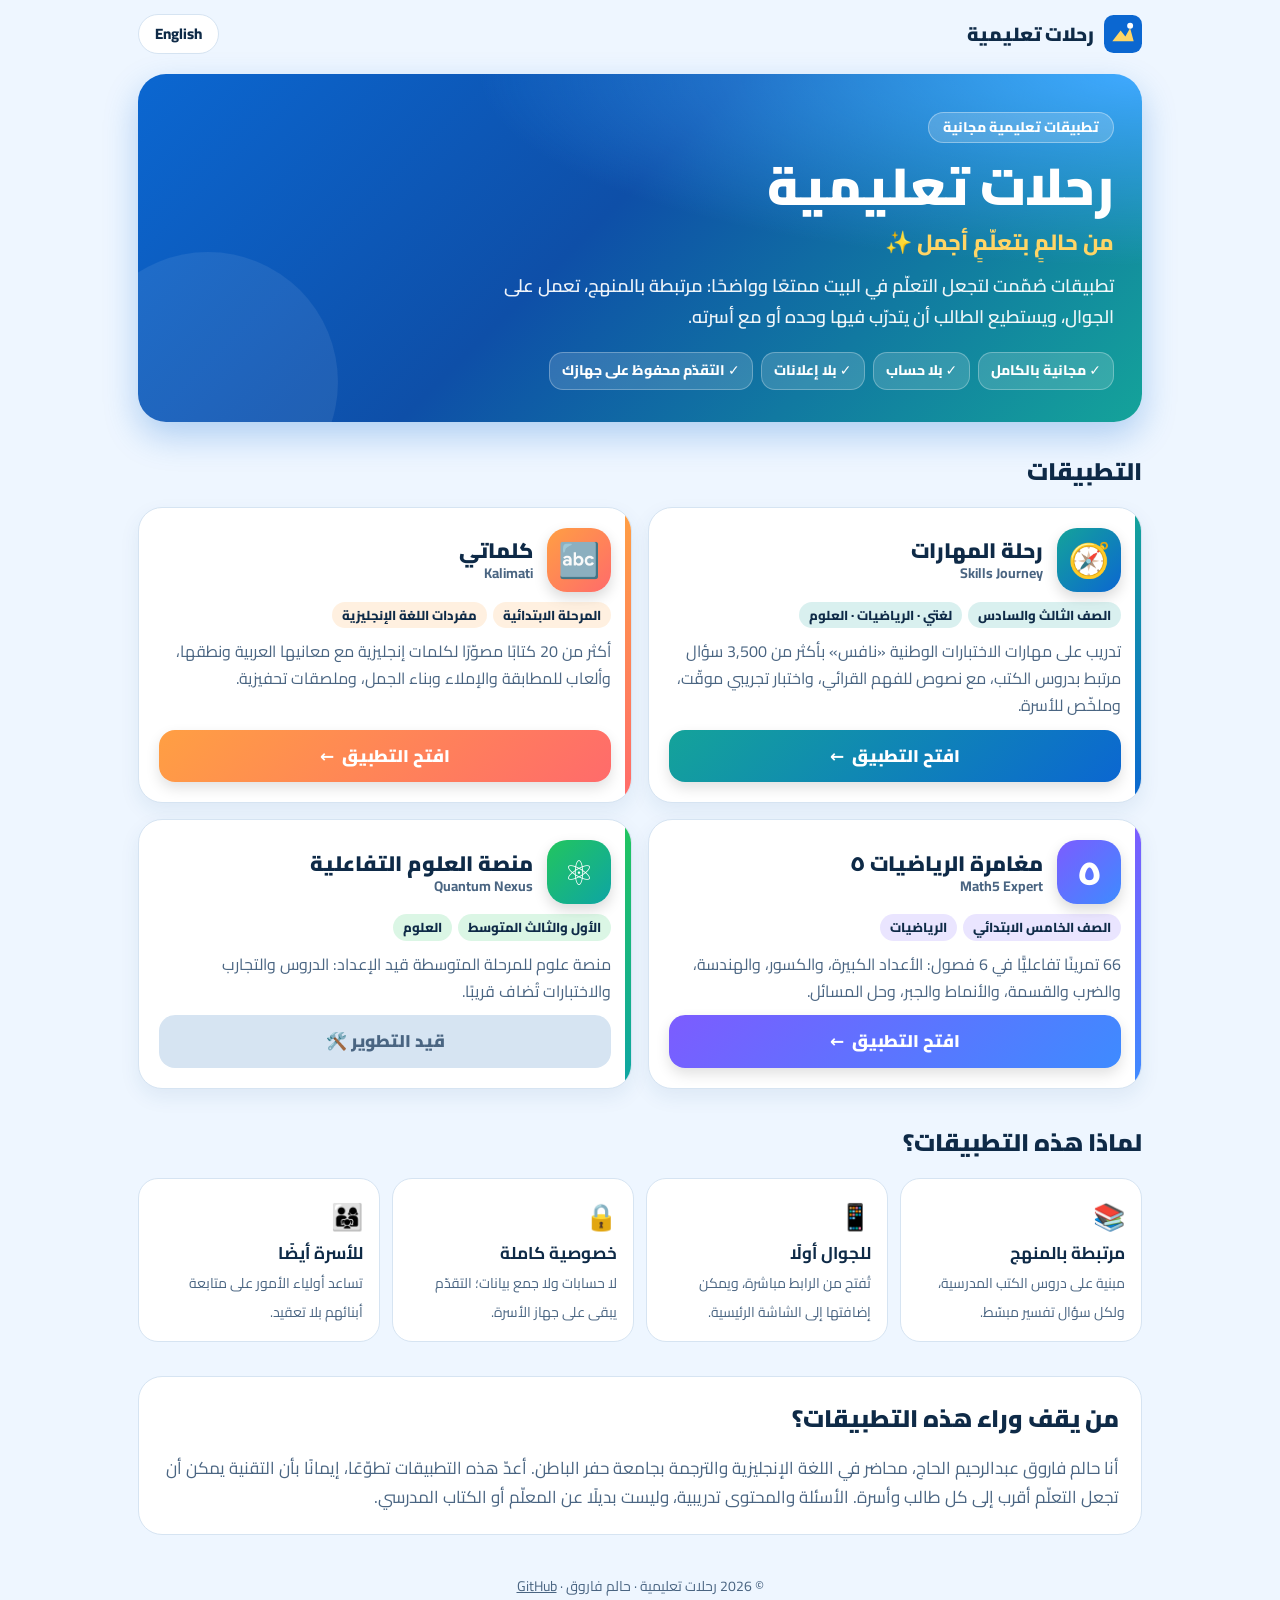
==== index.html @ 0c954694 "Front page: mark Quantum Nexus as in development Its lessons, experiments and quizzes are still plac" ====
<!DOCTYPE html>
<html lang="ar" dir="rtl">
<head>
<meta charset="utf-8">
<meta name="viewport" content="width=device-width,initial-scale=1">
<title>رحلات تعليمية · Learning Journeys</title>
<meta name="description" content="تطبيقات تعليمية مجانية للطلاب والأسر من إعداد حالم فاروق — Free educational apps for students and families by Halim Faroug.">
<meta name="theme-color" content="#0B67D1">
<meta property="og:title" content="رحلات تعليمية · Learning Journeys">
<meta property="og:description" content="من حالمٍ بتعلّمٍ أجمل — تطبيقات تعليمية مجانية للطلاب والأسر.">
<link rel="icon" href="data:image/svg+xml,<svg xmlns='http://www.w3.org/2000/svg' viewBox='0 0 64 64'><rect width='64' height='64' rx='16' fill='%230B67D1'/><path d='M14 44 L28 26 L36 36 L44 22 L50 44 Z' fill='%23FFD566'/><circle cx='44' cy='18' r='5' fill='%23fff'/></svg>">
<link rel="preconnect" href="https://fonts.googleapis.com"><link rel="preconnect" href="https://fonts.gstatic.com" crossorigin>
<link href="https://fonts.googleapis.com/css2?family=Cairo:wght@400;600;800;900&display=swap" rel="stylesheet">
<style>
:root{--ink:#0E2A47;--ink2:#4A6582;--bg:#EEF6FF;--card:#fff;--line:#D6E4F2;--brand:#0B67D1;--teal:#14A39A}
@media (prefers-color-scheme:dark){:root{--ink:#EAF2FB;--ink2:#A9BCD1;--bg:#0B1624;--card:#13233A;--line:#24394F}}
*{box-sizing:border-box}
body{margin:0;font-family:Cairo,system-ui,sans-serif;background:var(--bg);color:var(--ink);line-height:1.7;font-size:17px}
html[dir=ltr] body{font-size:16px}
a{color:inherit}
.wrap{max-width:1040px;margin:0 auto;padding:0 18px}
header.bar{display:flex;align-items:center;justify-content:space-between;padding:14px 0}
.logo{display:flex;align-items:center;gap:10px;font-weight:900;font-size:19px;text-decoration:none}
.logo svg{width:38px;height:38px}
.lang{font:inherit;font-weight:800;font-size:15px;border:1px solid var(--line);background:var(--card);color:var(--ink);border-radius:999px;padding:6px 16px;cursor:pointer}
.hero{position:relative;overflow:hidden;border-radius:28px;color:#fff;padding:38px 28px 32px;margin:6px 0 30px;background:radial-gradient(120% 100% at 100% 0%,#3FA9FF 0%,rgba(63,169,255,0) 55%),linear-gradient(135deg,#0B67D1 0%,#0E4FA8 45%,#14A39A 100%);box-shadow:0 14px 34px rgba(11,103,209,.28)}
.hero::after{content:"";position:absolute;inset-inline-end:-60px;bottom:-90px;width:260px;height:260px;border-radius:50%;background:rgba(255,255,255,.08)}
.kicker{display:inline-block;background:rgba(255,255,255,.18);border:1px solid rgba(255,255,255,.35);border-radius:999px;padding:3px 14px;font-size:14px;font-weight:800}
.hero h1{font-size:clamp(32px,6vw,52px);line-height:1.2;margin:12px 0 8px;font-weight:900}
.dream{font-size:clamp(18px,3vw,22px);font-weight:800;color:#FFD566;margin:-2px 0 10px;position:relative;z-index:1}
.hero p{margin:0;max-width:640px;font-size:18px;font-weight:600;color:rgba(255,255,255,.93)}
.badges{display:flex;flex-wrap:wrap;gap:8px;margin-top:20px;position:relative;z-index:1}
.badges span{background:rgba(255,255,255,.15);border:1px solid rgba(255,255,255,.28);border-radius:14px;padding:6px 12px;font-weight:800;font-size:14px}
h2{font-size:24px;font-weight:900;margin:0 0 14px}
.grid{display:grid;grid-template-columns:1fr;gap:16px;margin-bottom:34px}
@media (min-width:720px){.grid{grid-template-columns:1fr 1fr}}
.app{--g1:#FF9F43;--g2:#FF6B6B;background:var(--card);border:1px solid var(--line);border-radius:24px;padding:20px;display:flex;flex-direction:column;gap:10px;box-shadow:0 8px 20px rgba(31,82,126,.08);position:relative;overflow:hidden}
.app::before{content:"";position:absolute;inset-block:0;inset-inline-start:0;width:6px;background:linear-gradient(var(--g1),var(--g2))}
.app.blue{--g1:#14A39A;--g2:#0B67D1}.app.violet{--g1:#7C5CFF;--g2:#3E8BFF}.app.green{--g1:#22C55E;--g2:#0EA5A4}
.top{display:flex;align-items:center;gap:14px}
.icon{flex:none;width:64px;height:64px;border-radius:20px;display:grid;place-items:center;font-size:34px;font-weight:900;color:#fff;background:linear-gradient(135deg,var(--g1),var(--g2));box-shadow:0 6px 14px rgba(0,0,0,.15)}
.app h3{margin:0;font-size:21px;font-weight:900;line-height:1.3}
.app .en{display:block;font-size:14px;color:var(--ink2);font-weight:700}
.tags{display:flex;flex-wrap:wrap;gap:6px}
.tags span{font-size:13px;font-weight:800;padding:2px 10px;border-radius:999px;background:color-mix(in srgb,var(--g1) 16%,transparent)}
.app p{margin:0;color:var(--ink2);font-size:16px}
.open{margin-top:auto;display:flex;align-items:center;justify-content:center;gap:8px;text-decoration:none;font-weight:900;color:#fff;border-radius:16px;padding:12px;background:linear-gradient(135deg,var(--g1),var(--g2));box-shadow:0 6px 14px rgba(0,0,0,.12)}
.open.soon{background:var(--line);color:var(--ink2);box-shadow:none;cursor:default}
.open:focus-visible,.lang:focus-visible{outline:3px solid #FFD566;outline-offset:2px}
.principles{display:grid;grid-template-columns:repeat(auto-fit,minmax(200px,1fr));gap:12px;margin-bottom:34px}
.principles div{background:var(--card);border:1px solid var(--line);border-radius:20px;padding:16px}
.principles b{display:block;font-size:17px}.principles small{color:var(--ink2);font-size:14px}
.principles i{font-style:normal;font-size:26px}
.about{background:var(--card);border:1px solid var(--line);border-radius:24px;padding:22px;margin-bottom:30px}
.about p{margin:6px 0 0;color:var(--ink2)}
footer{text-align:center;color:var(--ink2);font-size:14px;padding:10px 0 34px}
@media (max-width:520px){.hero{padding:28px 20px 24px;border-radius:22px}.hero p{font-size:16px}}
</style>
</head>
<body>
<div class="wrap">
<header class="bar">
  <a class="logo" href="./"><svg viewBox="0 0 64 64" aria-hidden="true"><rect width="64" height="64" rx="16" fill="#0B67D1"/><path d="M14 44 L28 26 L36 36 L44 22 L50 44 Z" fill="#FFD566"/><circle cx="44" cy="18" r="5" fill="#fff"/></svg><span data-t="brand">رحلات تعليمية</span></a>
  <button class="lang" id="lang" onclick="toggle()" aria-label="Switch to English">English</button>
</header>

<section class="hero">
  <span class="kicker" data-t="kicker">تطبيقات تعليمية مجانية</span>
  <h1 data-t="title">رحلات تعليمية</h1>
  <div class="dream" data-t="dream">من حالمٍ بتعلّمٍ أجمل ✨</div>
  <p data-t="lead">تطبيقات صُمّمت لتجعل التعلّم في البيت ممتعًا وواضحًا: مرتبطة بالمنهج، تعمل على الجوال، ويستطيع الطالب أن يتدرّب فيها وحده أو مع أسرته.</p>
  <div class="badges"><span data-t="b1">✓ مجانية بالكامل</span><span data-t="b2">✓ بلا حساب</span><span data-t="b3">✓ بلا إعلانات</span><span data-t="b4">✓ التقدّم محفوظ على جهازك</span></div>
</section>

<h2 data-t="apps">التطبيقات</h2>
<div class="grid">
  <article class="app blue">
    <div class="top"><div class="icon" aria-hidden="true">🧭</div><h3><span data-t="sj">رحلة المهارات</span><span class="en" data-t="sjs">Skills Journey</span></h3></div>
    <div class="tags"><span data-t="sjg">الصف الثالث والسادس</span><span data-t="sjc">لغتي · الرياضيات · العلوم</span></div>
    <p data-t="sjd">تدريب على مهارات الاختبارات الوطنية «نافس» بأكثر من 3,500 سؤال مرتبط بدروس الكتب، مع نصوص للفهم القرائي، واختبار تجريبي موقّت، وملخّص للأسرة.</p>
    <a class="open" href="./skills-journey/"><span data-t="open">افتح التطبيق</span> <span class="arr">←</span></a>
  </article>
  <article class="app">
    <div class="top"><div class="icon" aria-hidden="true">🔤</div><h3><span data-t="ka">كلماتي</span><span class="en" data-t="kas">Kalimati</span></h3></div>
    <div class="tags"><span data-t="kag">المرحلة الابتدائية</span><span data-t="kac">مفردات اللغة الإنجليزية</span></div>
    <p data-t="kad">أكثر من 20 كتابًا مصوّرًا لكلمات إنجليزية مع معانيها العربية ونطقها، وألعاب للمطابقة والإملاء وبناء الجمل، وملصقات تحفيزية.</p>
    <a class="open" href="./kalimati/"><span data-t="open">افتح التطبيق</span> <span class="arr">←</span></a>
  </article>
  <article class="app violet">
    <div class="top"><div class="icon" aria-hidden="true">٥</div><h3><span data-t="m5">مغامرة الرياضيات ٥</span><span class="en" data-t="m5s">Math5 Expert</span></h3></div>
    <div class="tags"><span data-t="m5g">الصف الخامس الابتدائي</span><span data-t="m5c">الرياضيات</span></div>
    <p data-t="m5d">66 تمرينًا تفاعليًّا في 6 فصول: الأعداد الكبيرة، والكسور، والهندسة، والضرب والقسمة، والأنماط والجبر، وحل المسائل.</p>
    <a class="open" href="./math5/"><span data-t="open">افتح التطبيق</span> <span class="arr">←</span></a>
  </article>
  <article class="app green">
    <div class="top"><div class="icon" aria-hidden="true">⚛️</div><h3><span data-t="qn">منصة العلوم التفاعلية</span><span class="en" data-t="qns">Quantum Nexus</span></h3></div>
    <div class="tags"><span data-t="qng">الأول والثالث المتوسط</span><span data-t="qnc">العلوم</span></div>
    <p data-t="qnd">منصة علوم للمرحلة المتوسطة قيد الإعداد: الدروس والتجارب والاختبارات تُضاف قريبًا.</p>
    <span class="open soon" data-t="soon">قيد التطوير 🛠️</span>
  </article>
</div>

<h2 data-t="how">لماذا هذه التطبيقات؟</h2>
<div class="principles">
  <div><i>📚</i><b data-t="p1">مرتبطة بالمنهج</b><small data-t="p1d">مبنية على دروس الكتب المدرسية، ولكل سؤال تفسير مبسّط.</small></div>
  <div><i>📱</i><b data-t="p2">للجوال أولًا</b><small data-t="p2d">تُفتح من الرابط مباشرة، ويمكن إضافتها إلى الشاشة الرئيسية.</small></div>
  <div><i>🔒</i><b data-t="p3">خصوصية كاملة</b><small data-t="p3d">لا حسابات ولا جمع بيانات؛ التقدّم يبقى على جهاز الأسرة.</small></div>
  <div><i>👨‍👩‍👧</i><b data-t="p4">للأسرة أيضًا</b><small data-t="p4d">تساعد أولياء الأمور على متابعة أبنائهم بلا تعقيد.</small></div>
</div>

<section class="about">
  <h2 data-t="who">من يقف وراء هذه التطبيقات؟</h2>
  <p data-t="whod">أنا حالم فاروق عبدالرحيم الحاج، محاضر في اللغة الإنجليزية والترجمة بجامعة حفر الباطن. أعدّ هذه التطبيقات تطوّعًا، إيمانًا بأن التقنية يمكن أن تجعل التعلّم أقرب إلى كل طالب وأسرة. الأسئلة والمحتوى تدريبية، وليست بديلًا عن المعلّم أو الكتاب المدرسي.</p>
</section>

<footer><span data-t="foot">© 2026 رحلات تعليمية · حالم فاروق</span> · <a href="https://github.com/halimfaroug" target="_blank" rel="noopener">GitHub</a></footer>
</div>
<script>
const EN={brand:"Learning Journeys",kicker:"Free educational apps",title:"Learning Journeys",
lead:"Apps that make learning at home clear and enjoyable: tied to the curriculum, built for phones, and easy for a student to use alone or with family.",
b1:"✓ Completely free",b2:"✓ No account",b3:"✓ No ads",b4:"✓ Progress stays on your device",apps:"The apps",
sj:"Skills Journey",sjs:"رحلة المهارات",sjg:"Grades 3 and 6",sjc:"Arabic · Maths · Science",
sjd:"Practice for the skills in Saudi Arabia's national Nafes tests: more than 3,500 questions tied to textbook lessons, reading-comprehension passages, a timed mock exam and a family summary.",
ka:"Kalimati",kas:"كلماتي",kag:"Primary school",kac:"English vocabulary",
kad:"More than 20 picture books of English words with Arabic meanings and pronunciation, plus matching, spelling and sentence-building games and reward stickers.",
m5:"Math5 Expert",m5s:"مغامرة الرياضيات ٥",m5g:"Grade 5",m5c:"Mathematics",
m5d:"66 interactive exercises in 6 chapters: large numbers, fractions, geometry, multiplication and division, patterns and algebra, and problem solving.",
qn:"Quantum Nexus",qns:"منصة العلوم التفاعلية",qng:"Intermediate grades 1 and 3",qnc:"Science",
qnd:"A science platform for intermediate school, in preparation: lessons, experiments and quizzes are coming soon.",soon:"In development 🛠️",
open:"Open the app",how:"Why these apps?",p1:"Tied to the curriculum",p1d:"Built on textbook lessons, with a simple explanation for every question.",
p2:"Phone first",p2d:"Open straight from the link, and add to the home screen.",p3:"Fully private",p3d:"No accounts and no data collection; progress stays on the family's device.",
p4:"Made for families too",p4d:"Helps parents follow their children's learning without fuss.",who:"Who is behind these apps?",
whod:"I am Halim Faroug Abdulraheem Elhag, a lecturer in English language and translation at the University of Hafr Al-Batin. I build these apps voluntarily, because technology can bring learning closer to every student and family. The questions and content are for practice and do not replace the teacher or the textbook.",
foot:"© 2026 Learning Journeys · Halim Faroug",dream:"From a dreamer of better learning ✨"};
const AR={};document.querySelectorAll("[data-t]").forEach(e=>AR[e.dataset.t]=e.textContent);
function apply(l){const d=l==="en"?EN:AR;document.querySelectorAll("[data-t]").forEach(e=>{if(d[e.dataset.t])e.textContent=d[e.dataset.t]});
document.documentElement.lang=l==="en"?"en":"ar";document.documentElement.dir=l==="en"?"ltr":"rtl";
const b=document.getElementById("lang");b.textContent=l==="en"?"العربية":"English";b.setAttribute("aria-label",l==="en"?"التبديل إلى العربية":"Switch to English");
document.querySelectorAll('.open .arr').forEach(a=>a.textContent=l==="en"?"→":"←");document.title=l==="en"?"Learning Journeys · رحلات تعليمية":"رحلات تعليمية · Learning Journeys";try{localStorage.setItem("lj-lang",l)}catch(e){}}
function toggle(){apply(document.documentElement.lang==="ar"?"en":"ar")}
try{if(localStorage.getItem("lj-lang")==="en")apply("en")}catch(e){}
</script>
</body>
</html>
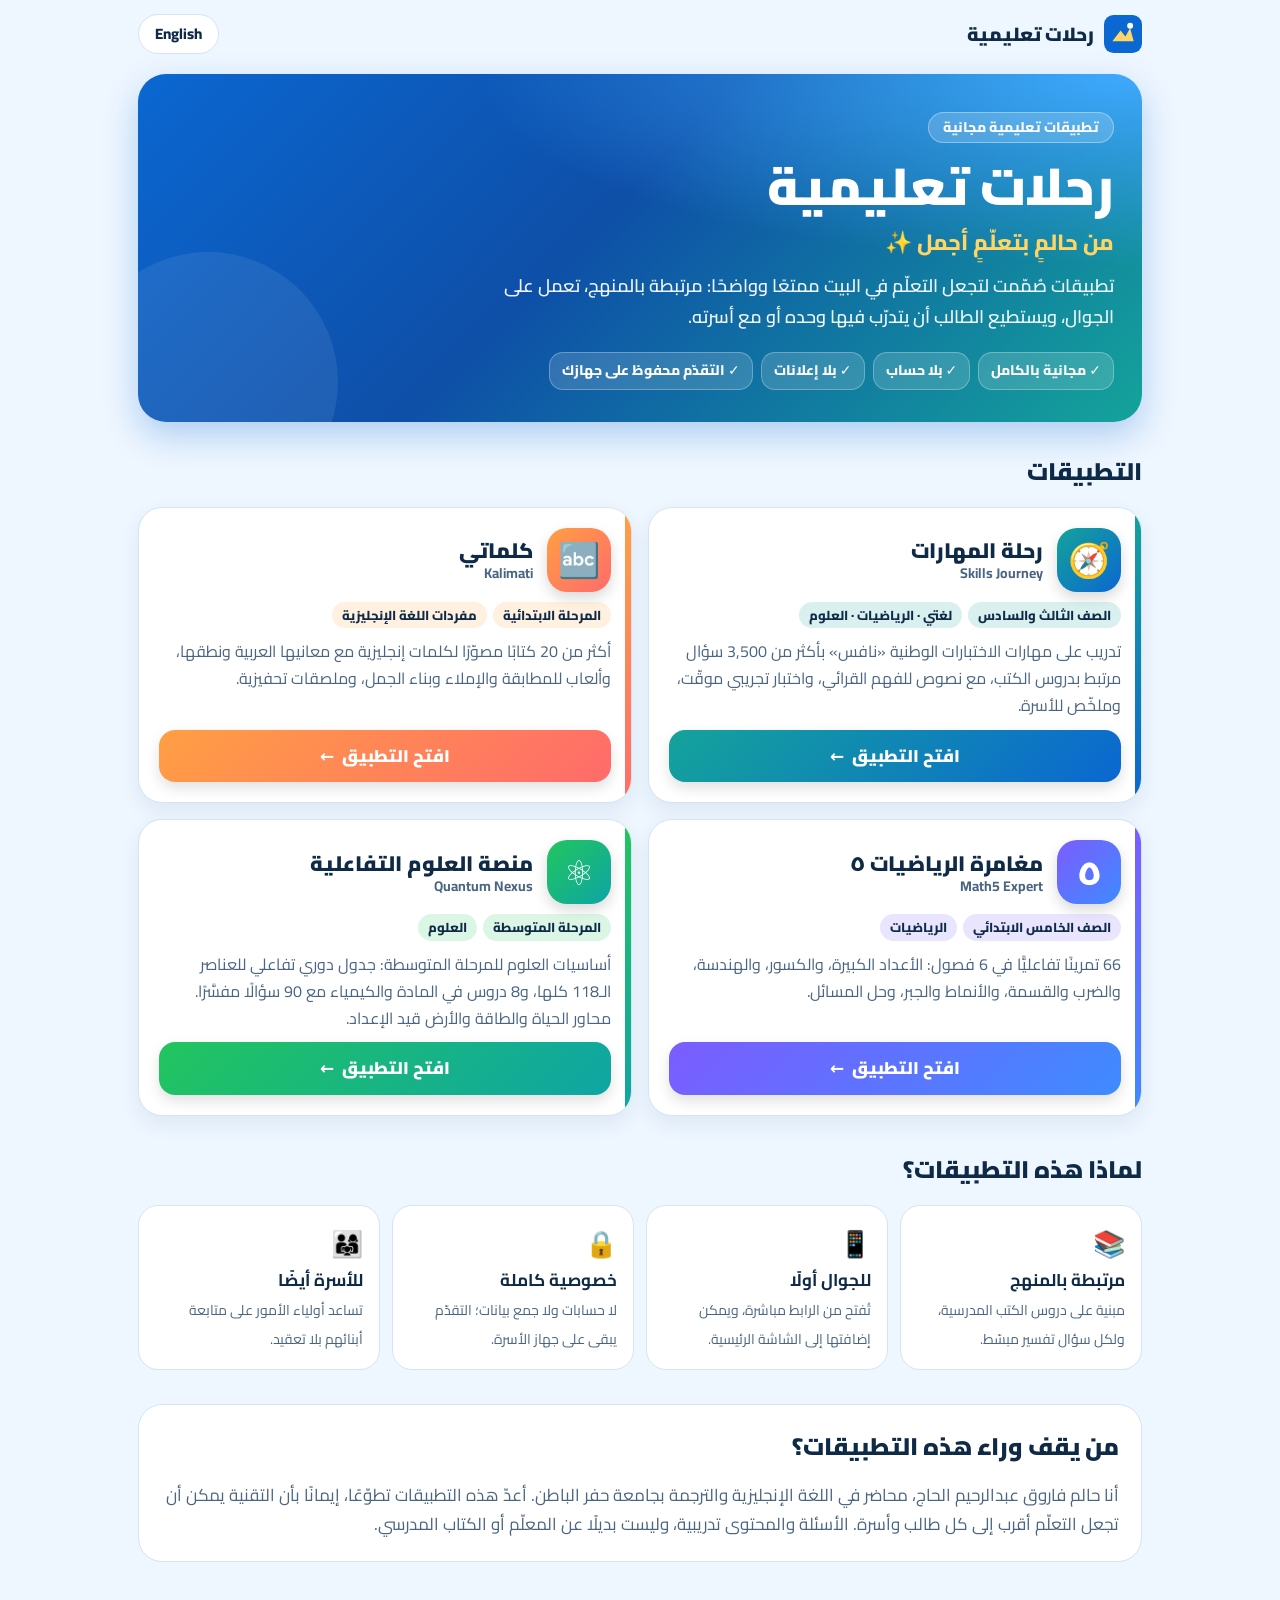
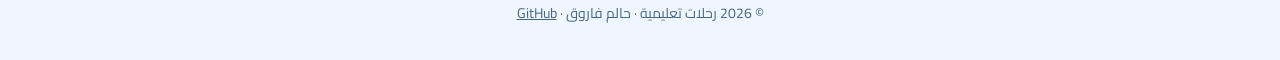
==== commit 43f63f5b: "Quantum Nexus rebuilt: full periodic table and the matter section - Interactive periodic table of al" ====
--- a/index.html
+++ b/index.html
@@ -94,9 +94,9 @@
   </article>
   <article class="app green">
     <div class="top"><div class="icon" aria-hidden="true">⚛️</div><h3><span data-t="qn">منصة العلوم التفاعلية</span><span class="en" data-t="qns">Quantum Nexus</span></h3></div>
-    <div class="tags"><span data-t="qng">الأول والثالث المتوسط</span><span data-t="qnc">العلوم</span></div>
-    <p data-t="qnd">منصة علوم للمرحلة المتوسطة قيد الإعداد: الدروس والتجارب والاختبارات تُضاف قريبًا.</p>
-    <span class="open soon" data-t="soon">قيد التطوير 🛠️</span>
+    <div class="tags"><span data-t="qng">المرحلة المتوسطة</span><span data-t="qnc">العلوم</span></div>
+    <p data-t="qnd">أساسيات العلوم للمرحلة المتوسطة: جدول دوري تفاعلي للعناصر الـ118 كلها، و8 دروس في المادة والكيمياء مع 90 سؤالًا مفسَّرًا. محاور الحياة والطاقة والأرض قيد الإعداد.</p>
+    <a class="open" href="./quantum-nexus/"><span data-t="open">افتح التطبيق</span> <span class="arr">←</span></a>
   </article>
 </div>
 
@@ -125,8 +125,8 @@
 kad:"More than 20 picture books of English words with Arabic meanings and pronunciation, plus matching, spelling and sentence-building games and reward stickers.",
 m5:"Math5 Expert",m5s:"مغامرة الرياضيات ٥",m5g:"Grade 5",m5c:"Mathematics",
 m5d:"66 interactive exercises in 6 chapters: large numbers, fractions, geometry, multiplication and division, patterns and algebra, and problem solving.",
-qn:"Quantum Nexus",qns:"منصة العلوم التفاعلية",qng:"Intermediate grades 1 and 3",qnc:"Science",
-qnd:"A science platform for intermediate school, in preparation: lessons, experiments and quizzes are coming soon.",soon:"In development 🛠️",
+qn:"Quantum Nexus",qns:"منصة العلوم التفاعلية",qng:"Intermediate school",qnc:"Science",
+qnd:"Science essentials for intermediate school: an interactive periodic table of all 118 elements, and 8 matter and chemistry lessons with 90 explained questions. Life, energy and Earth sections are in preparation.",
 open:"Open the app",how:"Why these apps?",p1:"Tied to the curriculum",p1d:"Built on textbook lessons, with a simple explanation for every question.",
 p2:"Phone first",p2d:"Open straight from the link, and add to the home screen.",p3:"Fully private",p3d:"No accounts and no data collection; progress stays on the family's device.",
 p4:"Made for families too",p4d:"Helps parents follow their children's learning without fuss.",who:"Who is behind these apps?",
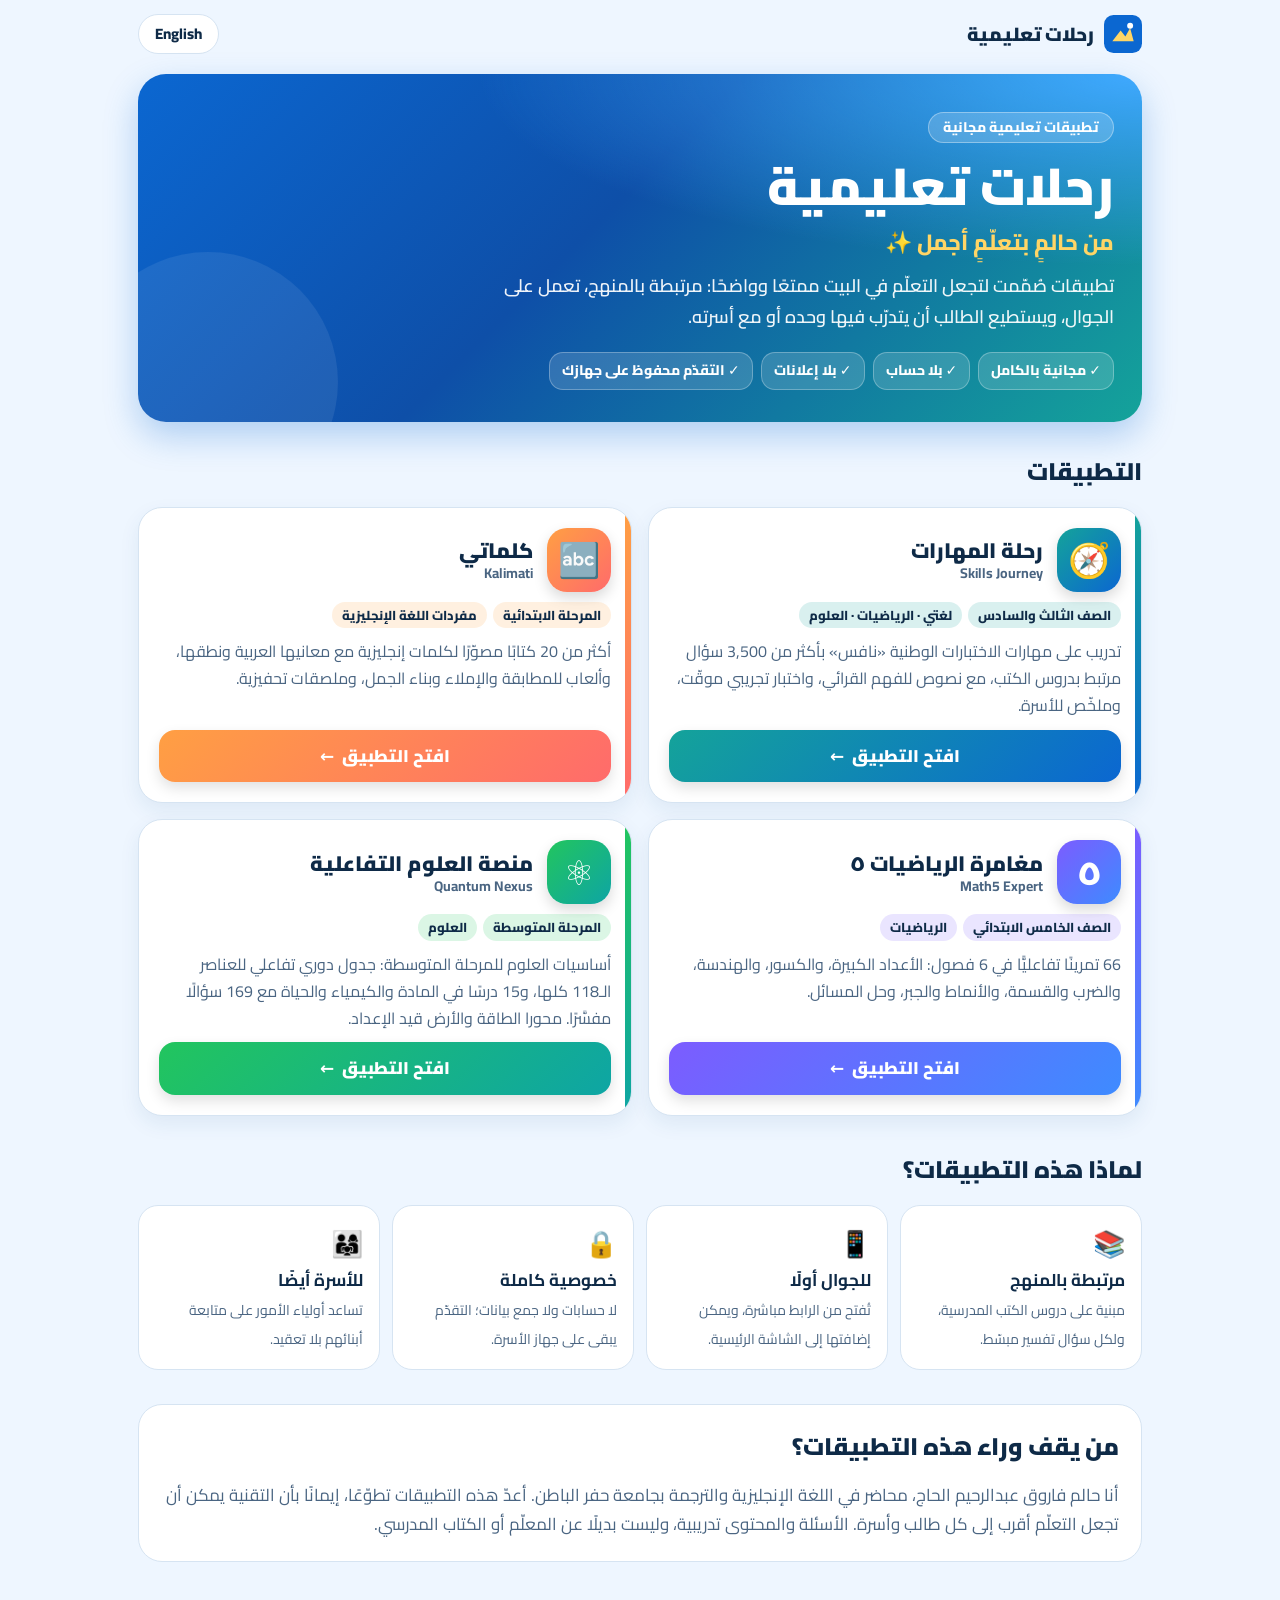
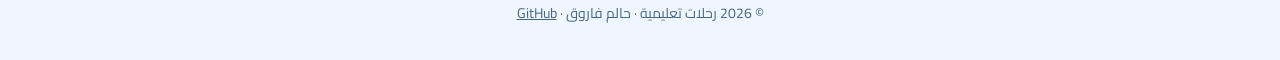
==== commit 5c41033a: "Quantum Nexus: the life section - 7 lessons with key ideas and 79 explained questions: the cell, cla" ====
--- a/index.html
+++ b/index.html
@@ -95,7 +95,7 @@
   <article class="app green">
     <div class="top"><div class="icon" aria-hidden="true">⚛️</div><h3><span data-t="qn">منصة العلوم التفاعلية</span><span class="en" data-t="qns">Quantum Nexus</span></h3></div>
     <div class="tags"><span data-t="qng">المرحلة المتوسطة</span><span data-t="qnc">العلوم</span></div>
-    <p data-t="qnd">أساسيات العلوم للمرحلة المتوسطة: جدول دوري تفاعلي للعناصر الـ118 كلها، و8 دروس في المادة والكيمياء مع 90 سؤالًا مفسَّرًا. محاور الحياة والطاقة والأرض قيد الإعداد.</p>
+    <p data-t="qnd">أساسيات العلوم للمرحلة المتوسطة: جدول دوري تفاعلي للعناصر الـ118 كلها، و15 درسًا في المادة والكيمياء والحياة مع 169 سؤالًا مفسَّرًا. محورا الطاقة والأرض قيد الإعداد.</p>
     <a class="open" href="./quantum-nexus/"><span data-t="open">افتح التطبيق</span> <span class="arr">←</span></a>
   </article>
 </div>
@@ -126,7 +126,7 @@
 m5:"Math5 Expert",m5s:"مغامرة الرياضيات ٥",m5g:"Grade 5",m5c:"Mathematics",
 m5d:"66 interactive exercises in 6 chapters: large numbers, fractions, geometry, multiplication and division, patterns and algebra, and problem solving.",
 qn:"Quantum Nexus",qns:"منصة العلوم التفاعلية",qng:"Intermediate school",qnc:"Science",
-qnd:"Science essentials for intermediate school: an interactive periodic table of all 118 elements, and 8 matter and chemistry lessons with 90 explained questions. Life, energy and Earth sections are in preparation.",
+qnd:"Science essentials for intermediate school: an interactive periodic table of all 118 elements, and 15 lessons on matter, chemistry and life with 169 explained questions. Energy and Earth sections are in preparation.",
 open:"Open the app",how:"Why these apps?",p1:"Tied to the curriculum",p1d:"Built on textbook lessons, with a simple explanation for every question.",
 p2:"Phone first",p2d:"Open straight from the link, and add to the home screen.",p3:"Fully private",p3d:"No accounts and no data collection; progress stays on the family's device.",
 p4:"Made for families too",p4d:"Helps parents follow their children's learning without fuss.",who:"Who is behind these apps?",
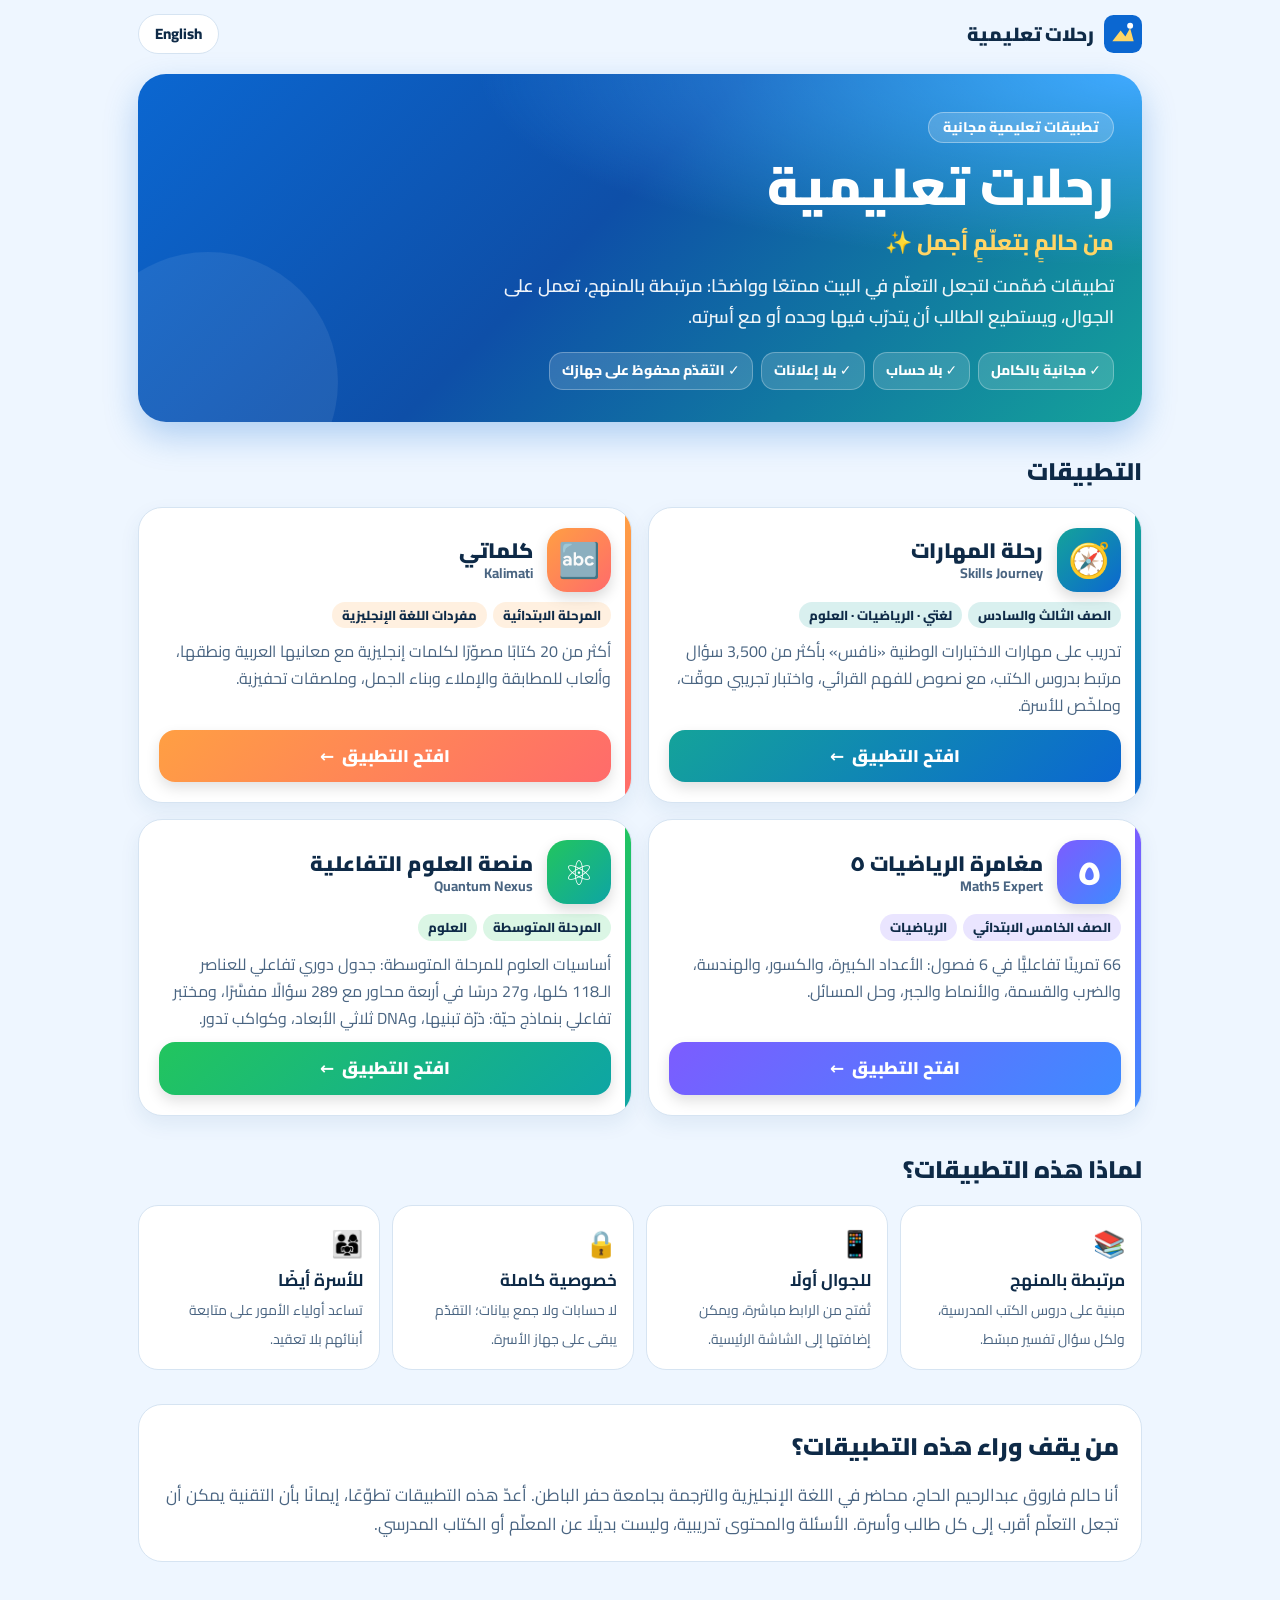
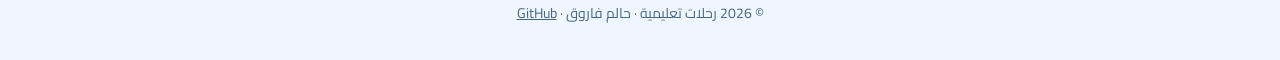
==== commit a674fd06: "Quantum Nexus: energy and earth strands, and the interactive lab 12 new lessons (120 questions) and " ====
--- a/index.html
+++ b/index.html
@@ -95,7 +95,7 @@
   <article class="app green">
     <div class="top"><div class="icon" aria-hidden="true">⚛️</div><h3><span data-t="qn">منصة العلوم التفاعلية</span><span class="en" data-t="qns">Quantum Nexus</span></h3></div>
     <div class="tags"><span data-t="qng">المرحلة المتوسطة</span><span data-t="qnc">العلوم</span></div>
-    <p data-t="qnd">أساسيات العلوم للمرحلة المتوسطة: جدول دوري تفاعلي للعناصر الـ118 كلها، و15 درسًا في المادة والكيمياء والحياة مع 169 سؤالًا مفسَّرًا. محورا الطاقة والأرض قيد الإعداد.</p>
+    <p data-t="qnd">أساسيات العلوم للمرحلة المتوسطة: جدول دوري تفاعلي للعناصر الـ118 كلها، و27 درسًا في أربعة محاور مع 289 سؤالًا مفسَّرًا، ومختبر تفاعلي بنماذج حيّة: ذرّة تبنيها، وDNA ثلاثي الأبعاد، وكواكب تدور.</p>
     <a class="open" href="./quantum-nexus/"><span data-t="open">افتح التطبيق</span> <span class="arr">←</span></a>
   </article>
 </div>
@@ -126,7 +126,7 @@
 m5:"Math5 Expert",m5s:"مغامرة الرياضيات ٥",m5g:"Grade 5",m5c:"Mathematics",
 m5d:"66 interactive exercises in 6 chapters: large numbers, fractions, geometry, multiplication and division, patterns and algebra, and problem solving.",
 qn:"Quantum Nexus",qns:"منصة العلوم التفاعلية",qng:"Intermediate school",qnc:"Science",
-qnd:"Science essentials for intermediate school: an interactive periodic table of all 118 elements, and 15 lessons on matter, chemistry and life with 169 explained questions. Energy and Earth sections are in preparation.",
+qnd:"Science essentials for intermediate school: an interactive periodic table of all 118 elements, 27 lessons across four strands with 289 explained questions, and a live lab: build an atom, spin a 3D DNA helix, watch the planets orbit.",
 open:"Open the app",how:"Why these apps?",p1:"Tied to the curriculum",p1d:"Built on textbook lessons, with a simple explanation for every question.",
 p2:"Phone first",p2d:"Open straight from the link, and add to the home screen.",p3:"Fully private",p3d:"No accounts and no data collection; progress stays on the family's device.",
 p4:"Made for families too",p4d:"Helps parents follow their children's learning without fuss.",who:"Who is behind these apps?",
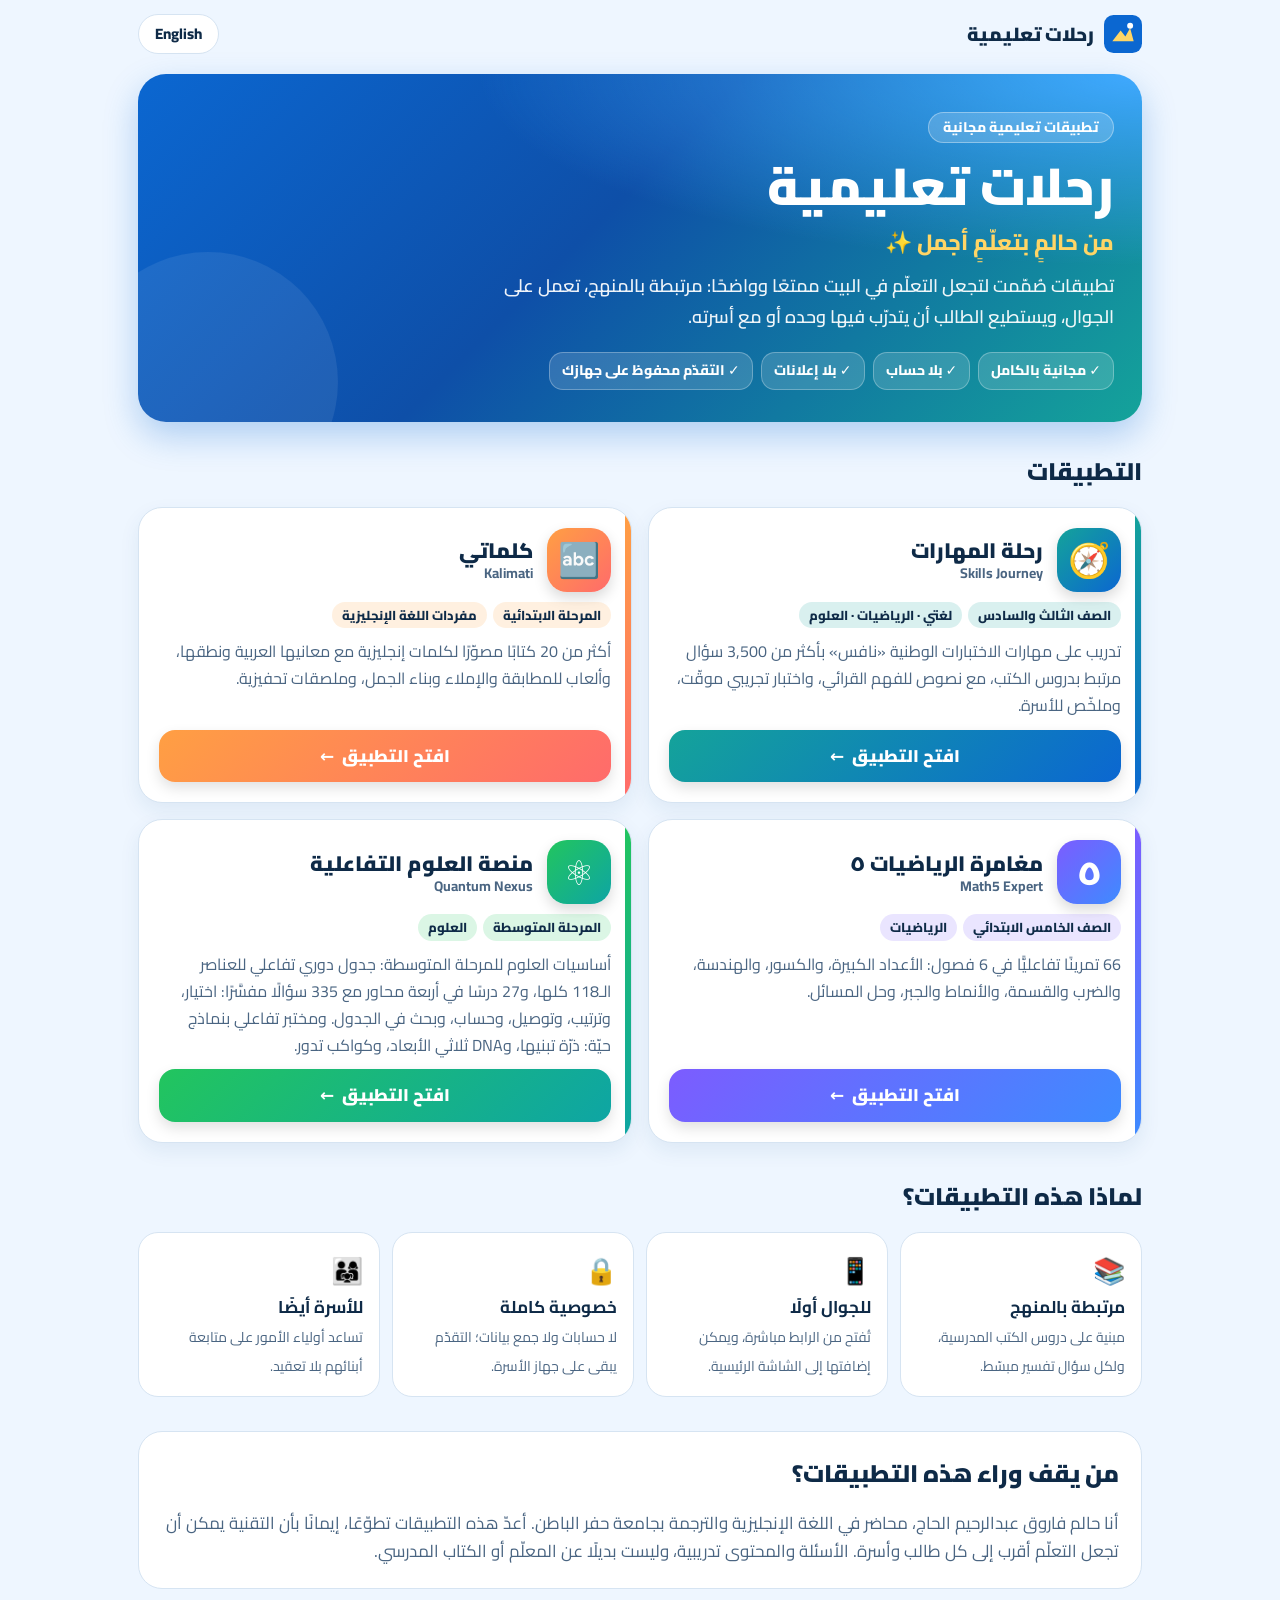
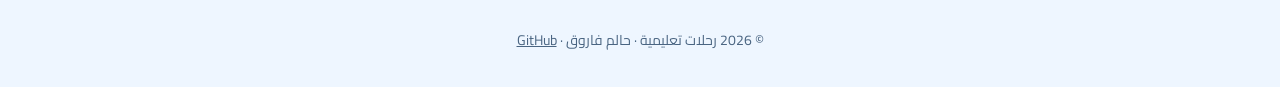
==== commit 0f52e5ae: "Quantum Nexus: four new question types and a find-the-element game 46 interactive questions across a" ====
--- a/index.html
+++ b/index.html
@@ -95,7 +95,7 @@
   <article class="app green">
     <div class="top"><div class="icon" aria-hidden="true">⚛️</div><h3><span data-t="qn">منصة العلوم التفاعلية</span><span class="en" data-t="qns">Quantum Nexus</span></h3></div>
     <div class="tags"><span data-t="qng">المرحلة المتوسطة</span><span data-t="qnc">العلوم</span></div>
-    <p data-t="qnd">أساسيات العلوم للمرحلة المتوسطة: جدول دوري تفاعلي للعناصر الـ118 كلها، و27 درسًا في أربعة محاور مع 289 سؤالًا مفسَّرًا، ومختبر تفاعلي بنماذج حيّة: ذرّة تبنيها، وDNA ثلاثي الأبعاد، وكواكب تدور.</p>
+    <p data-t="qnd">أساسيات العلوم للمرحلة المتوسطة: جدول دوري تفاعلي للعناصر الـ118 كلها، و27 درسًا في أربعة محاور مع 335 سؤالًا مفسَّرًا: اختيار، وترتيب، وتوصيل، وحساب، وبحث في الجدول. ومختبر تفاعلي بنماذج حيّة: ذرّة تبنيها، وDNA ثلاثي الأبعاد، وكواكب تدور.</p>
     <a class="open" href="./quantum-nexus/"><span data-t="open">افتح التطبيق</span> <span class="arr">←</span></a>
   </article>
 </div>
@@ -126,7 +126,7 @@
 m5:"Math5 Expert",m5s:"مغامرة الرياضيات ٥",m5g:"Grade 5",m5c:"Mathematics",
 m5d:"66 interactive exercises in 6 chapters: large numbers, fractions, geometry, multiplication and division, patterns and algebra, and problem solving.",
 qn:"Quantum Nexus",qns:"منصة العلوم التفاعلية",qng:"Intermediate school",qnc:"Science",
-qnd:"Science essentials for intermediate school: an interactive periodic table of all 118 elements, 27 lessons across four strands with 289 explained questions, and a live lab: build an atom, spin a 3D DNA helix, watch the planets orbit.",
+qnd:"Science essentials for intermediate school: an interactive periodic table of all 118 elements, 27 lessons across four strands with 335 explained questions (multiple choice, ordering, matching, calculating and finding elements on the table), and a live lab: build an atom, spin a 3D DNA helix, watch the planets orbit.",
 open:"Open the app",how:"Why these apps?",p1:"Tied to the curriculum",p1d:"Built on textbook lessons, with a simple explanation for every question.",
 p2:"Phone first",p2d:"Open straight from the link, and add to the home screen.",p3:"Fully private",p3d:"No accounts and no data collection; progress stays on the family's device.",
 p4:"Made for families too",p4d:"Helps parents follow their children's learning without fuss.",who:"Who is behind these apps?",
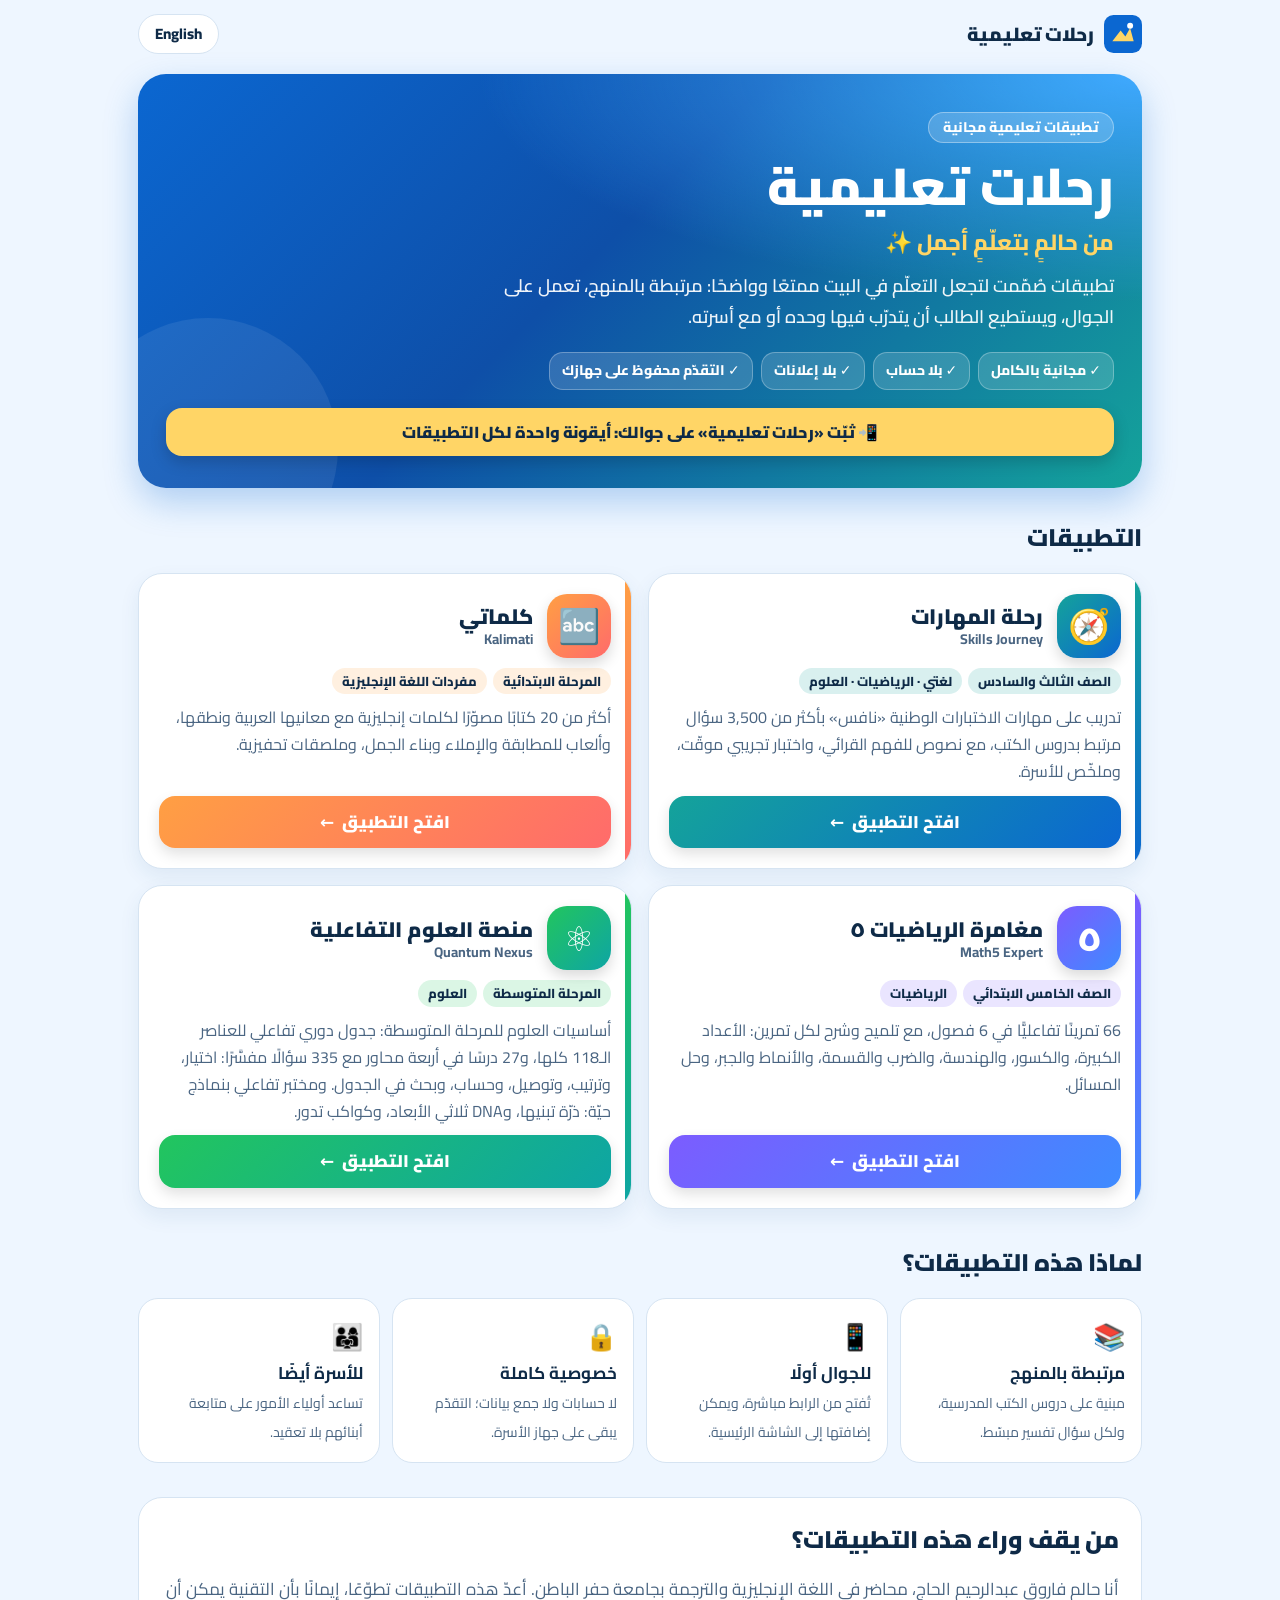
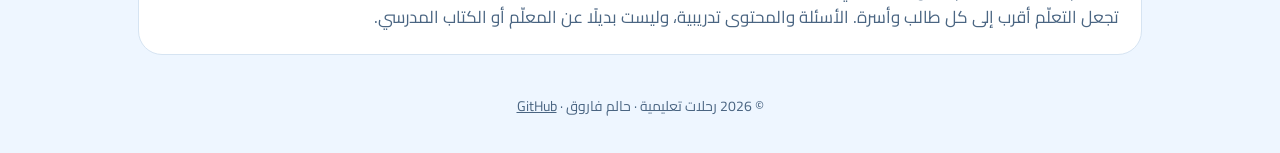
==== commit e69a0e3a: "Hub: installable as one app; links back to the hub from the apps - manifest, PNG and SVG icons, and " ====
--- a/index.html
+++ b/index.html
@@ -9,6 +9,9 @@
 <meta property="og:title" content="رحلات تعليمية · Learning Journeys">
 <meta property="og:description" content="من حالمٍ بتعلّمٍ أجمل — تطبيقات تعليمية مجانية للطلاب والأسر.">
 <link rel="icon" href="data:image/svg+xml,<svg xmlns='http://www.w3.org/2000/svg' viewBox='0 0 64 64'><rect width='64' height='64' rx='16' fill='%230B67D1'/><path d='M14 44 L28 26 L36 36 L44 22 L50 44 Z' fill='%23FFD566'/><circle cx='44' cy='18' r='5' fill='%23fff'/></svg>">
+<link rel="manifest" href="manifest.webmanifest">
+<link rel="apple-touch-icon" href="icon-192.png">
+<meta name="apple-mobile-web-app-title" content="رحلات تعليمية">
 <link rel="preconnect" href="https://fonts.googleapis.com"><link rel="preconnect" href="https://fonts.gstatic.com" crossorigin>
 <link href="https://fonts.googleapis.com/css2?family=Cairo:wght@400;600;800;900&display=swap" rel="stylesheet">
 <style>
@@ -53,6 +56,13 @@
 .principles i{font-style:normal;font-size:26px}
 .about{background:var(--card);border:1px solid var(--line);border-radius:24px;padding:22px;margin-bottom:30px}
 .about p{margin:6px 0 0;color:var(--ink2)}
+.acts{display:flex;gap:8px;align-items:center}
+.inst{position:relative;z-index:1;display:block;width:100%;margin-top:18px;font:inherit;font-weight:900;font-size:16px;line-height:1.5;border:0;border-radius:16px;padding:12px 14px;background:#FFD566;color:#0E2A47;cursor:pointer;box-shadow:0 6px 16px rgba(0,0,0,.18)}.inst:focus-visible{outline:3px solid #fff;outline-offset:2px}
+.sheet{position:fixed;inset:0;z-index:50;background:rgba(5,15,30,.55);display:flex;align-items:flex-end;justify-content:center}
+.sheet>div{background:var(--card);color:var(--ink);width:min(560px,100%);border-radius:24px 24px 0 0;padding:20px 20px 28px;box-shadow:0 -10px 30px rgba(0,0,0,.25)}
+.sheet h3{margin:0 0 6px;font-size:20px}.sheet ol{margin:8px 0 14px;padding-inline-start:22px}.sheet li{margin:6px 0;font-weight:700}
+.sheet button{width:100%;font:inherit;font-weight:900;border:0;border-radius:14px;padding:12px;background:var(--brand);color:#fff;cursor:pointer}
+@media (max-width:420px){.logo span{font-size:16px}.lang{padding:6px 12px;font-size:14px}}
 footer{text-align:center;color:var(--ink2);font-size:14px;padding:10px 0 34px}
 @media (max-width:520px){.hero{padding:28px 20px 24px;border-radius:22px}.hero p{font-size:16px}}
 </style>
@@ -70,6 +80,7 @@
   <div class="dream" data-t="dream">من حالمٍ بتعلّمٍ أجمل ✨</div>
   <p data-t="lead">تطبيقات صُمّمت لتجعل التعلّم في البيت ممتعًا وواضحًا: مرتبطة بالمنهج، تعمل على الجوال، ويستطيع الطالب أن يتدرّب فيها وحده أو مع أسرته.</p>
   <div class="badges"><span data-t="b1">✓ مجانية بالكامل</span><span data-t="b2">✓ بلا حساب</span><span data-t="b3">✓ بلا إعلانات</span><span data-t="b4">✓ التقدّم محفوظ على جهازك</span></div>
+  <button class="inst" id="inst" onclick="install()" hidden><span data-t="inst">📲 ثبّت «رحلات تعليمية» على جوالك: أيقونة واحدة لكل التطبيقات</span></button>
 </section>
 
 <h2 data-t="apps">التطبيقات</h2>
@@ -89,7 +100,7 @@
   <article class="app violet">
     <div class="top"><div class="icon" aria-hidden="true">٥</div><h3><span data-t="m5">مغامرة الرياضيات ٥</span><span class="en" data-t="m5s">Math5 Expert</span></h3></div>
     <div class="tags"><span data-t="m5g">الصف الخامس الابتدائي</span><span data-t="m5c">الرياضيات</span></div>
-    <p data-t="m5d">66 تمرينًا تفاعليًّا في 6 فصول: الأعداد الكبيرة، والكسور، والهندسة، والضرب والقسمة، والأنماط والجبر، وحل المسائل.</p>
+    <p data-t="m5d">66 تمرينًا تفاعليًّا في 6 فصول، مع تلميح وشرح لكل تمرين: الأعداد الكبيرة، والكسور، والهندسة، والضرب والقسمة، والأنماط والجبر، وحل المسائل.</p>
     <a class="open" href="./math5/"><span data-t="open">افتح التطبيق</span> <span class="arr">←</span></a>
   </article>
   <article class="app green">
@@ -124,14 +135,14 @@
 ka:"Kalimati",kas:"كلماتي",kag:"Primary school",kac:"English vocabulary",
 kad:"More than 20 picture books of English words with Arabic meanings and pronunciation, plus matching, spelling and sentence-building games and reward stickers.",
 m5:"Math5 Expert",m5s:"مغامرة الرياضيات ٥",m5g:"Grade 5",m5c:"Mathematics",
-m5d:"66 interactive exercises in 6 chapters: large numbers, fractions, geometry, multiplication and division, patterns and algebra, and problem solving.",
+m5d:"66 interactive exercises in 6 chapters, each with a hint and an explanation: large numbers, fractions, geometry, multiplication and division, patterns and algebra, and problem solving.",
 qn:"Quantum Nexus",qns:"منصة العلوم التفاعلية",qng:"Intermediate school",qnc:"Science",
 qnd:"Science essentials for intermediate school: an interactive periodic table of all 118 elements, 27 lessons across four strands with 335 explained questions (multiple choice, ordering, matching, calculating and finding elements on the table), and a live lab: build an atom, spin a 3D DNA helix, watch the planets orbit.",
 open:"Open the app",how:"Why these apps?",p1:"Tied to the curriculum",p1d:"Built on textbook lessons, with a simple explanation for every question.",
 p2:"Phone first",p2d:"Open straight from the link, and add to the home screen.",p3:"Fully private",p3d:"No accounts and no data collection; progress stays on the family's device.",
 p4:"Made for families too",p4d:"Helps parents follow their children's learning without fuss.",who:"Who is behind these apps?",
 whod:"I am Halim Faroug Abdulraheem Elhag, a lecturer in English language and translation at the University of Hafr Al-Batin. I build these apps voluntarily, because technology can bring learning closer to every student and family. The questions and content are for practice and do not replace the teacher or the textbook.",
-foot:"© 2026 Learning Journeys · Halim Faroug",dream:"From a dreamer of better learning ✨"};
+foot:"© 2026 Learning Journeys · Halim Faroug",inst:"📲 Install Learning Journeys on your phone: one icon for all the apps",dream:"From a dreamer of better learning ✨"};
 const AR={};document.querySelectorAll("[data-t]").forEach(e=>AR[e.dataset.t]=e.textContent);
 function apply(l){const d=l==="en"?EN:AR;document.querySelectorAll("[data-t]").forEach(e=>{if(d[e.dataset.t])e.textContent=d[e.dataset.t]});
 document.documentElement.lang=l==="en"?"en":"ar";document.documentElement.dir=l==="en"?"ltr":"rtl";
@@ -139,6 +150,20 @@
 document.querySelectorAll('.open .arr').forEach(a=>a.textContent=l==="en"?"→":"←");document.title=l==="en"?"Learning Journeys · رحلات تعليمية":"رحلات تعليمية · Learning Journeys";try{localStorage.setItem("lj-lang",l)}catch(e){}}
 function toggle(){apply(document.documentElement.lang==="ar"?"en":"ar")}
 try{if(localStorage.getItem("lj-lang")==="en")apply("en")}catch(e){}
+
+/* التثبيت: أيقونة واحدة لكل التطبيقات */
+let deferred=null;const isStandalone=()=>matchMedia("(display-mode: standalone)").matches||navigator.standalone===true;
+const isIOS=/iphone|ipad|ipod/i.test(navigator.userAgent)||(navigator.platform==="MacIntel"&&navigator.maxTouchPoints>1);
+function instShow(){document.getElementById("inst").hidden=isStandalone()||!(deferred||isIOS)}
+addEventListener("beforeinstallprompt",e=>{e.preventDefault();deferred=e;instShow()});
+addEventListener("appinstalled",()=>{deferred=null;instShow()});
+function install(){if(deferred){deferred.prompt();deferred.userChoice.finally(()=>{deferred=null;instShow()});return}
+  const en=document.documentElement.lang==="en",d=document.createElement("div");d.className="sheet";d.onclick=e=>{if(e.target===d)d.remove()};
+  d.innerHTML=en?`<div role="dialog" aria-modal="true" aria-label="Install"><h3>📲 Add to your Home Screen</h3><ol><li>Tap the Share button <b>⎋</b> at the bottom of Safari.</li><li>Choose <b>“Add to Home Screen”</b>.</li><li>Tap <b>“Add”</b>. One icon opens all the apps.</li></ol><button onclick="this.closest('.sheet').remove()">OK</button></div>`
+   :`<div role="dialog" aria-modal="true" aria-label="التثبيت"><h3>📲 أضِف «رحلات تعليمية» إلى شاشتك</h3><ol><li>اضغط زر المشاركة <b>⎋</b> أسفل متصفح سفاري.</li><li>اختر <b>«إضافة إلى الشاشة الرئيسية»</b>.</li><li>اضغط <b>«إضافة»</b>، فتظهر أيقونة واحدة تفتح التطبيقات كلها.</li></ol><button onclick="this.closest('.sheet').remove()">حسنًا</button></div>`;
+  document.body.appendChild(d);d.querySelector("button").focus()}
+instShow();
+if("serviceWorker" in navigator&&location.protocol!=="file:")addEventListener("load",()=>navigator.serviceWorker.register("sw.js",{scope:"./"}).catch(()=>{}));
 </script>
 </body>
 </html>
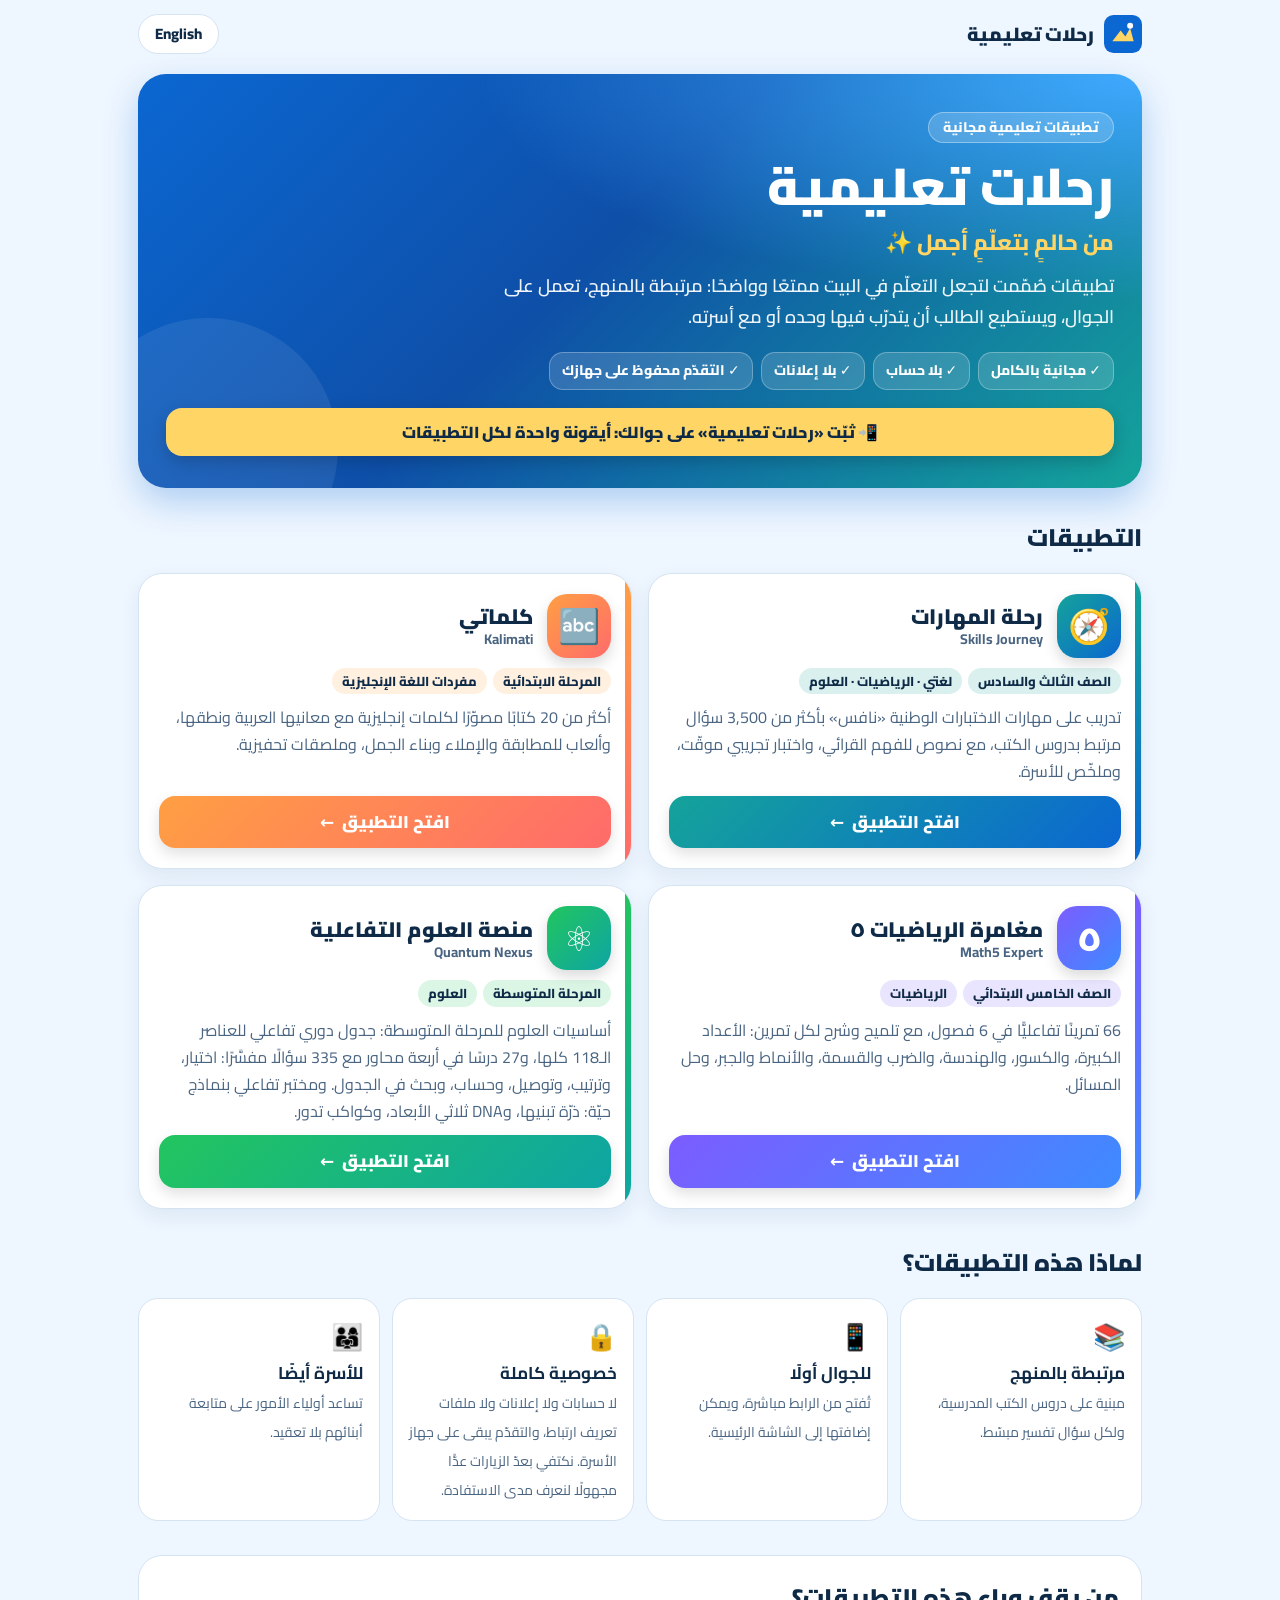
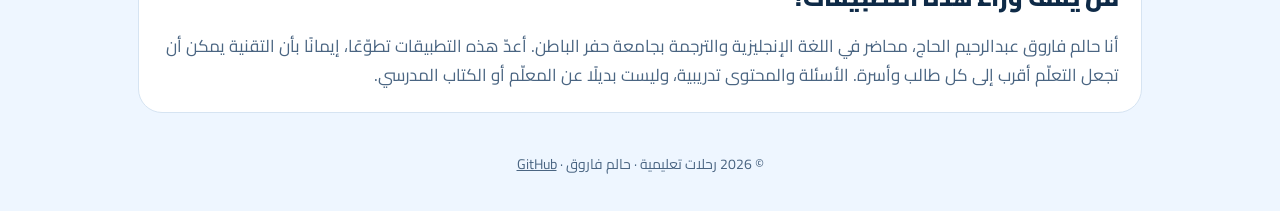
==== commit 77ca91ef: "Turn on anonymous visit counts (Cloudflare Web Analytics) and update privacy wording The counter loa" ====
--- a/index.html
+++ b/index.html
@@ -66,6 +66,7 @@
 footer{text-align:center;color:var(--ink2);font-size:14px;padding:10px 0 34px}
 @media (max-width:520px){.hero{padding:28px 20px 24px;border-radius:22px}.hero p{font-size:16px}}
 </style>
+<script src="/count.js" defer></script>
 </head>
 <body>
 <div class="wrap">
@@ -115,7 +116,7 @@
 <div class="principles">
   <div><i>📚</i><b data-t="p1">مرتبطة بالمنهج</b><small data-t="p1d">مبنية على دروس الكتب المدرسية، ولكل سؤال تفسير مبسّط.</small></div>
   <div><i>📱</i><b data-t="p2">للجوال أولًا</b><small data-t="p2d">تُفتح من الرابط مباشرة، ويمكن إضافتها إلى الشاشة الرئيسية.</small></div>
-  <div><i>🔒</i><b data-t="p3">خصوصية كاملة</b><small data-t="p3d">لا حسابات ولا جمع بيانات؛ التقدّم يبقى على جهاز الأسرة.</small></div>
+  <div><i>🔒</i><b data-t="p3">خصوصية كاملة</b><small data-t="p3d">لا حسابات ولا إعلانات ولا ملفات تعريف ارتباط، والتقدّم يبقى على جهاز الأسرة. نكتفي بعدّ الزيارات عدًّا مجهولًا لنعرف مدى الاستفادة.</small></div>
   <div><i>👨‍👩‍👧</i><b data-t="p4">للأسرة أيضًا</b><small data-t="p4d">تساعد أولياء الأمور على متابعة أبنائهم بلا تعقيد.</small></div>
 </div>
 
@@ -139,7 +140,7 @@
 qn:"Quantum Nexus",qns:"منصة العلوم التفاعلية",qng:"Intermediate school",qnc:"Science",
 qnd:"Science essentials for intermediate school: an interactive periodic table of all 118 elements, 27 lessons across four strands with 335 explained questions (multiple choice, ordering, matching, calculating and finding elements on the table), and a live lab: build an atom, spin a 3D DNA helix, watch the planets orbit.",
 open:"Open the app",how:"Why these apps?",p1:"Tied to the curriculum",p1d:"Built on textbook lessons, with a simple explanation for every question.",
-p2:"Phone first",p2d:"Open straight from the link, and add to the home screen.",p3:"Fully private",p3d:"No accounts and no data collection; progress stays on the family's device.",
+p2:"Phone first",p2d:"Open straight from the link, and add to the home screen.",p3:"Fully private",p3d:"No accounts, no ads and no cookies; progress stays on the family's device. We only count visits anonymously to see how the apps are used.",
 p4:"Made for families too",p4d:"Helps parents follow their children's learning without fuss.",who:"Who is behind these apps?",
 whod:"I am Halim Faroug Abdulraheem Elhag, a lecturer in English language and translation at the University of Hafr Al-Batin. I build these apps voluntarily, because technology can bring learning closer to every student and family. The questions and content are for practice and do not replace the teacher or the textbook.",
 foot:"© 2026 Learning Journeys · Halim Faroug",inst:"📲 Install Learning Journeys on your phone: one icon for all the apps",dream:"From a dreamer of better learning ✨"};
